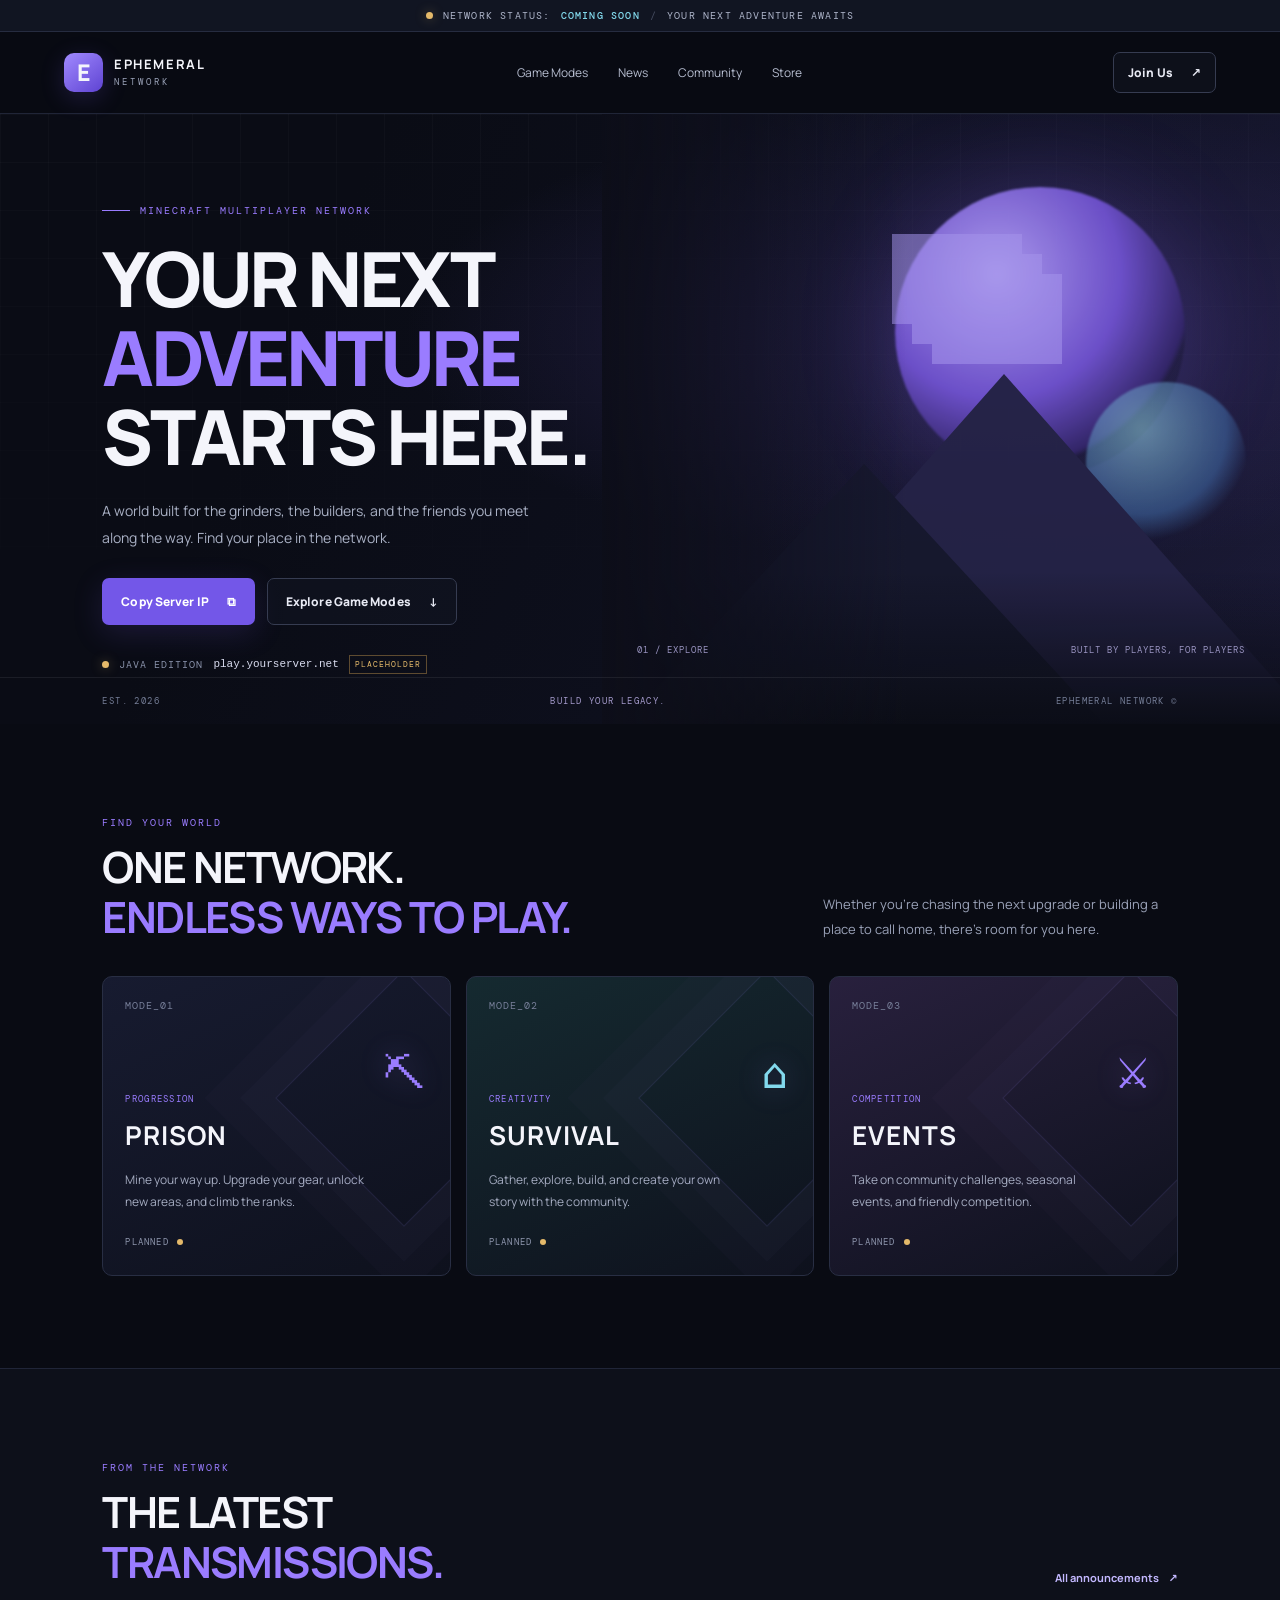
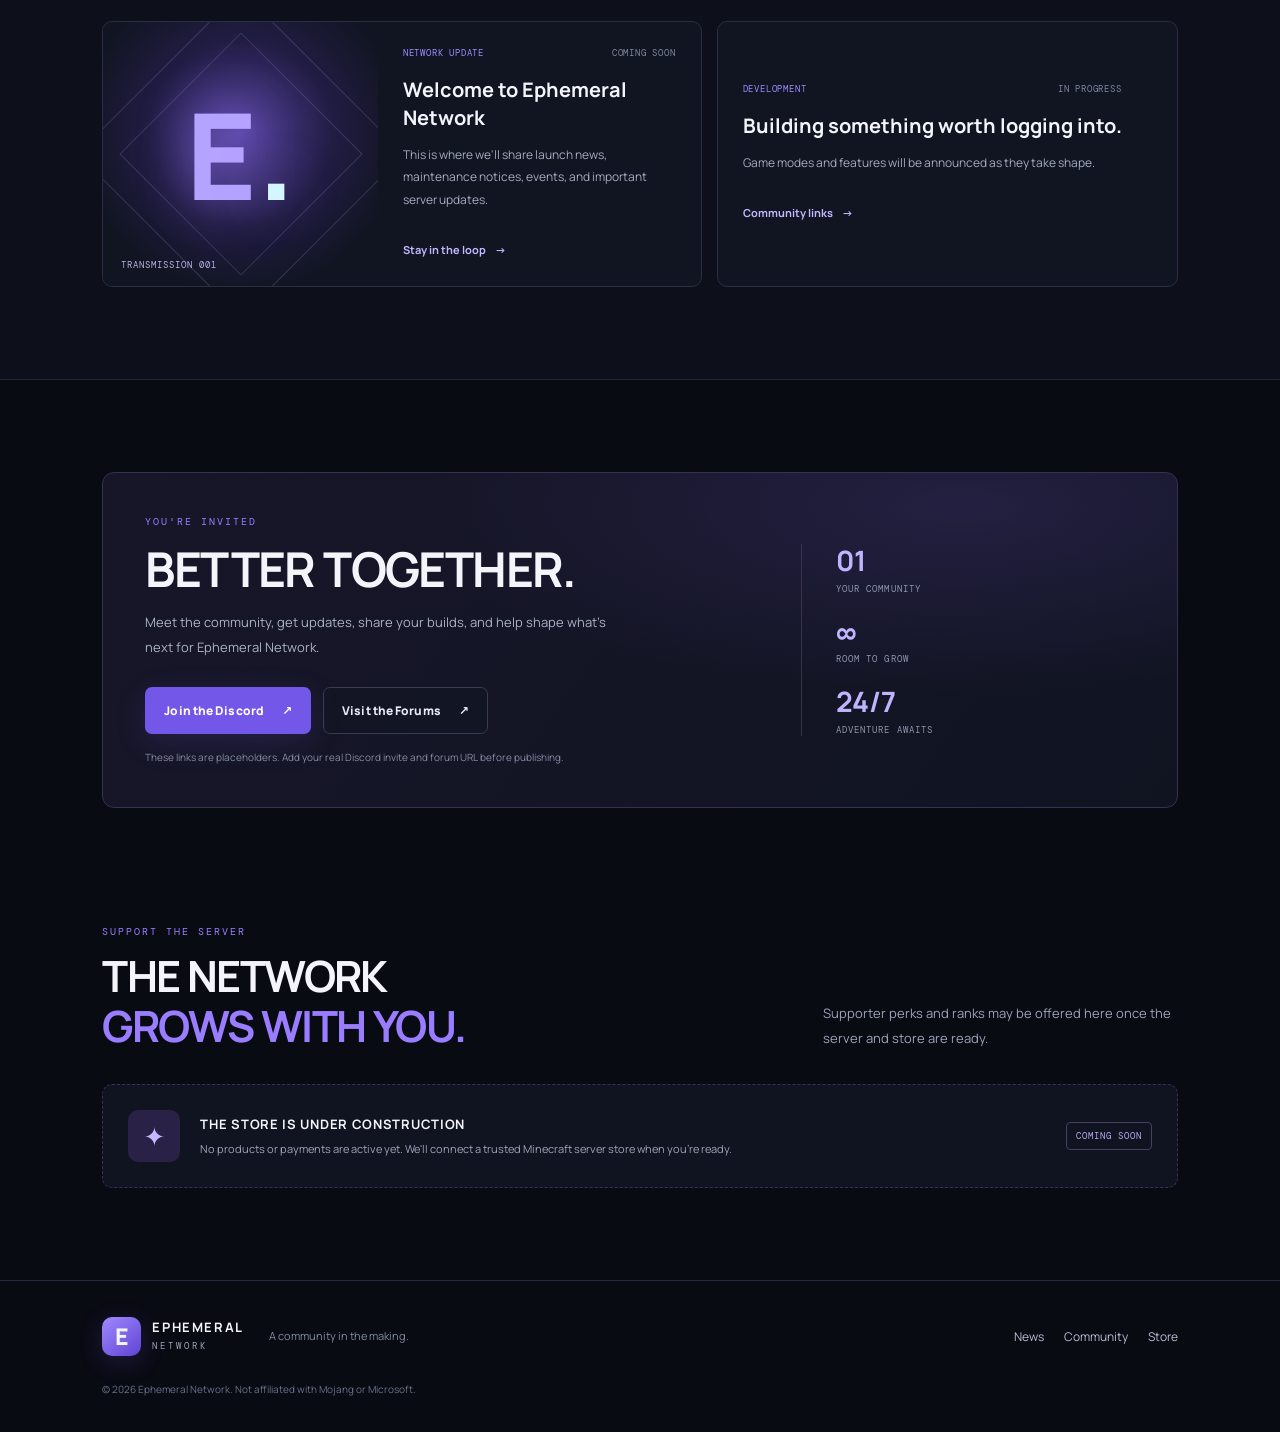
==== index.html @ 7418f851 "Add files via upload" ====
<!doctype html>
<html lang="en">
<head>
  <meta charset="utf-8">
  <meta name="viewport" content="width=device-width, initial-scale=1">
  <meta name="theme-color" content="#090b13">
  <meta name="description" content="Ephemeral Network — your next Minecraft adventure starts here.">
  <title>Ephemeral Network | Minecraft</title>
  <link rel="stylesheet" href="styles.css">
</head>
<body>
  <div class="announcement-bar"><span class="pulse"></span> NETWORK STATUS: <strong>COMING SOON</strong><span class="bar-divider">/</span> YOUR NEXT ADVENTURE AWAITS</div>
  <header class="site-header">
    <a class="brand" href="#home" aria-label="Ephemeral Network home">
      <span class="brand-mark">E</span>
      <span class="brand-copy"><strong>EPHEMERAL</strong><small>NETWORK</small></span>
    </a>
    <button class="menu-toggle" id="menuToggle" aria-label="Toggle navigation" aria-expanded="false">☰</button>
    <nav id="mainNav">
      <a href="#modes">Game Modes</a><a href="#news">News</a><a href="#community">Community</a><a href="#store">Store</a>
    </nav>
    <a class="button button-small button-outline" href="#community">Join Us <span>↗</span></a>
  </header>

  <main>
    <section class="hero" id="home">
      <div class="hero-grid"></div>
      <div class="hero-content">
        <div class="eyebrow"><span class="eyebrow-line"></span> MINECRAFT MULTIPLAYER NETWORK</div>
        <h1>YOUR NEXT<br> <span>ADVENTURE</span><br>STARTS HERE.</h1>
        <p class="hero-description">A world built for the grinders, the builders, and the friends you meet along the way. Find your place in the network.</p>
        <div class="hero-actions">
          <button class="button button-primary" id="copyIp">Copy Server IP <span>⧉</span></button>
          <a class="button button-ghost" href="#modes">Explore Game Modes <span>↓</span></a>
        </div>
        <div class="server-address"><span class="status-dot"></span><span class="muted">JAVA EDITION</span><code id="serverIp">play.yourserver.net</code><span class="placeholder-label">PLACEHOLDER</span></div>
      </div>
      <div class="hero-art" role="img" aria-label="Abstract purple and blue pixel-inspired landscape">
        <div class="orb orb-one"></div><div class="orb orb-two"></div>
        <div class="pixel-moon"></div>
        <div class="mountain mountain-back"></div><div class="mountain mountain-front"></div>
        <div class="art-label"><span>01 / EXPLORE</span><span>BUILT BY PLAYERS, FOR PLAYERS</span></div>
      </div>
      <div class="hero-bottom"><span>EST. 2026</span><span class="hero-bottom-center">BUILD YOUR LEGACY.</span><span>EPHEMERAL NETWORK ©</span></div>
    </section>

    <section class="section modes-section" id="modes">
      <div class="section-heading"><div><div class="eyebrow">FIND YOUR WORLD</div><h2>ONE NETWORK.<br><span>ENDLESS WAYS TO PLAY.</span></h2></div><p>Whether you're chasing the next upgrade or building a place to call home, there's room for you here.</p></div>
      <div class="mode-grid">
        <article class="mode-card mode-prison"><div class="mode-number">MODE_01</div><div class="mode-icon">⛏</div><div class="mode-content"><span class="tag">PROGRESSION</span><h3>PRISON</h3><p>Mine your way up. Upgrade your gear, unlock new areas, and climb the ranks.</p><span class="mode-status">PLANNED <i></i></span></div></article>
        <article class="mode-card mode-survival"><div class="mode-number">MODE_02</div><div class="mode-icon">⌂</div><div class="mode-content"><span class="tag">CREATIVITY</span><h3>SURVIVAL</h3><p>Gather, explore, build, and create your own story with the community.</p><span class="mode-status">PLANNED <i></i></span></div></article>
        <article class="mode-card mode-events"><div class="mode-number">MODE_03</div><div class="mode-icon">⚔</div><div class="mode-content"><span class="tag">COMPETITION</span><h3>EVENTS</h3><p>Take on community challenges, seasonal events, and friendly competition.</p><span class="mode-status">PLANNED <i></i></span></div></article>
      </div>
    </section>

    <section class="news-section section" id="news">
      <div class="section-heading"><div><div class="eyebrow">FROM THE NETWORK</div><h2>THE LATEST<br><span>TRANSMISSIONS.</span></h2></div><a class="text-link" href="#community">All announcements <span>↗</span></a></div>
      <div class="news-grid">
        <article class="news-card featured-news"><div class="news-art"><span class="news-art-symbol">E<span>.</span></span><span class="news-art-caption">TRANSMISSION 001</span></div><div class="news-body"><div class="news-meta"><span>NETWORK UPDATE</span><span>COMING SOON</span></div><h3>Welcome to Ephemeral Network</h3><p>This is where we'll share launch news, maintenance notices, events, and important server updates.</p><a href="#community" class="text-link">Stay in the loop <span>→</span></a></div></article>
        <article class="news-card compact-news"><div class="news-body"><div class="news-meta"><span>DEVELOPMENT</span><span>IN PROGRESS</span></div><h3>Building something worth logging into.</h3><p>Game modes and features will be announced as they take shape.</p><a href="#community" class="text-link">Community links <span>→</span></a></div></article>
      </div>
    </section>

    <section class="community-section section" id="community">
      <div class="community-panel"><div class="community-copy"><div class="eyebrow">YOU'RE INVITED</div><h2>BETTER TOGETHER.</h2><p>Meet the community, get updates, share your builds, and help shape what's next for Ephemeral Network.</p><div class="hero-actions"><a class="button button-primary" href="#" data-placeholder-link="Discord invite">Join the Discord <span>↗</span></a><a class="button button-ghost" href="#" data-placeholder-link="Community forum">Visit the Forums <span>↗</span></a></div><small class="setup-note">These links are placeholders. Add your real Discord invite and forum URL before publishing.</small></div><div class="community-stats"><div><strong>01</strong><span>YOUR COMMUNITY</span></div><div><strong>∞</strong><span>ROOM TO GROW</span></div><div><strong>24/7</strong><span>ADVENTURE AWAITS</span></div></div></div>
    </section>

    <section class="store-section section" id="store">
      <div class="section-heading"><div><div class="eyebrow">SUPPORT THE SERVER</div><h2>THE NETWORK<br><span>GROWS WITH YOU.</span></h2></div><p>Supporter perks and ranks may be offered here once the server and store are ready.</p></div>
      <div class="store-placeholder"><div class="store-symbol">✦</div><div><h3>THE STORE IS UNDER CONSTRUCTION</h3><p>No products or payments are active yet. We'll connect a trusted Minecraft server store when you're ready.</p></div><span class="coming-pill">COMING SOON</span></div>
    </section>
  </main>

  <footer class="footer"><a class="brand" href="#home"><span class="brand-mark">E</span><span class="brand-copy"><strong>EPHEMERAL</strong><small>NETWORK</small></span></a><p>A community in the making.</p><div class="footer-links"><a href="#news">News</a><a href="#community">Community</a><a href="#store">Store</a></div><small>© 2026 Ephemeral Network. Not affiliated with Mojang or Microsoft.</small></footer>
  <div class="toast" id="toast" role="status" aria-live="polite"></div>
  <script src="script.js"></script>
</body>
</html>
---- styles.css ----
@import url('https://fonts.googleapis.com/css2?family=DM+Mono:wght@400;500&family=Manrope:wght@400;500;600;700;800&display=swap');
:root{--bg:#090b13;--panel:#101421;--panel2:#151a2a;--text:#f4f5fb;--muted:#9ba3b9;--line:#262c40;--purple:#9a7cff;--purple2:#7357e8;--cyan:#82d9ec;--mono:'DM Mono',monospace;--sans:'Manrope',system-ui,sans-serif}
*{box-sizing:border-box}html{scroll-behavior:smooth;scroll-padding-top:90px}body{margin:0;background:var(--bg);color:var(--text);font-family:var(--sans);line-height:1.6}a{color:inherit;text-decoration:none}button{font:inherit;cursor:pointer}.announcement-bar{height:32px;display:flex;align-items:center;justify-content:center;gap:10px;background:#111522;border-bottom:1px solid var(--line);font:10px var(--mono);letter-spacing:1.2px;color:#aeb5ca}.announcement-bar strong{color:var(--cyan);font-weight:500}.pulse,.status-dot{display:inline-block;width:7px;height:7px;border-radius:50%;background:#e4b96a;box-shadow:0 0 12px #e4b96a66}.bar-divider{color:#454c60}.site-header{height:82px;padding:0 max(5vw,24px);display:flex;align-items:center;justify-content:space-between;border-bottom:1px solid #202537;background:#090b13ed;position:sticky;top:0;z-index:20;backdrop-filter:blur(14px)}.brand{display:flex;align-items:center;gap:11px}.brand-mark{display:grid;place-items:center;width:39px;height:39px;border-radius:10px;background:linear-gradient(140deg,#a18aff,#5e43d2);font-weight:800;font-size:23px;box-shadow:0 6px 24px #795ce933}.brand-copy{display:flex;flex-direction:column;line-height:1.2;letter-spacing:1.6px}.brand-copy strong{font-size:13px}.brand-copy small{font:9px var(--mono);color:var(--muted);letter-spacing:3px;margin-top:4px}.site-header nav{display:flex;gap:30px}.site-header nav a,.footer-links a{font-size:12px;color:#b6bdd0;transition:color .2s}.site-header nav a:hover,.footer-links a:hover{color:var(--purple)}.button{display:inline-flex;align-items:center;justify-content:center;gap:18px;padding:13px 18px;border-radius:7px;font-size:12px;font-weight:800;letter-spacing:.1px;border:1px solid transparent;transition:transform .2s,border-color .2s,background .2s}.button:hover{transform:translateY(-2px)}.button-small{padding:10px 14px}.button-primary{background:var(--purple2);color:white;box-shadow:0 8px 30px #7659e82b}.button-primary:hover{background:#8468f5}.button-outline,.button-ghost{border-color:#363c51;color:#e8eaf4;background:#11152288}.button-outline:hover,.button-ghost:hover{border-color:var(--purple)}.menu-toggle{display:none;background:none;color:white;border:1px solid var(--line);padding:8px 11px;border-radius:6px}.hero{min-height:610px;position:relative;overflow:hidden;padding:90px max(8vw,28px) 0;background:radial-gradient(ellipse at 78% 36%,#27214d 0,transparent 42%),linear-gradient(115deg,#0a0c15 25%,#111326 100%)}.hero-grid{position:absolute;inset:0;background-image:linear-gradient(#ffffff06 1px,transparent 1px),linear-gradient(90deg,#ffffff06 1px,transparent 1px);background-size:48px 48px;mask-image:linear-gradient(to bottom,black,transparent 95%)}.hero-content{position:relative;z-index:3;max-width:590px}.eyebrow{font:10px var(--mono);letter-spacing:2px;color:var(--purple);display:flex;align-items:center;gap:10px}.eyebrow-line{width:28px;height:1px;background:var(--purple)}h1{font-size:clamp(42px,6vw,76px);line-height:1.04;letter-spacing:-3.8px;margin:22px 0;font-weight:800}h1 span,h2 span{color:var(--purple)}.hero-description{max-width:430px;color:#a9b0c4;font-size:14px;line-height:1.9}.hero-actions{display:flex;gap:12px;flex-wrap:wrap;margin-top:27px}.server-address{margin-top:30px;display:flex;align-items:center;gap:10px;flex-wrap:wrap;font-size:10px;font-family:var(--mono)}.server-address .status-dot{background:#e4b96a}.muted{color:#8992aa;letter-spacing:1px}.server-address code{color:#d9dcef;font-size:11px}.placeholder-label{border:1px solid #5e4b30;color:#e4b96a;padding:2px 5px;font-size:8px;letter-spacing:1px}.hero-art{position:absolute;right:0;top:0;width:53%;height:100%;overflow:hidden;opacity:.9;background:linear-gradient(135deg,#14162b66,#6550b522)}.hero-art:after{content:"";position:absolute;inset:0;background:linear-gradient(90deg,#0d0e19 0%,transparent 45%),linear-gradient(0deg,#0b0d16 0%,transparent 25%)}.orb{position:absolute;border-radius:50%;filter:blur(1px)}.orb-one{width:290px;height:290px;right:14%;top:12%;background:radial-gradient(circle at 35% 30%,#b9a6ff,#7455d7 45%,#35276d 70%,transparent 72%);box-shadow:0 0 100px #8a68fa3b}.orb-two{width:160px;height:160px;right:5%;top:44%;background:radial-gradient(circle at 35% 30%,#9ce5f3,#4778b8 55%,transparent 72%);opacity:.55}.pixel-moon{position:absolute;width:90px;height:90px;right:38%;top:23%;background:#b4a2ff;opacity:.55;box-shadow:20px 0 #b4a2ff,-20px 0 #b4a2ff,0 20px #b4a2ff,0 -20px #b4a2ff,40px 20px #b4a2ff,-40px -20px #b4a2ff}.mountain{position:absolute;bottom:0;width:0;height:0;border-left:310px solid transparent;border-right:310px solid transparent;border-bottom:350px solid #242247}.mountain-back{right:-5%;border-bottom-color:#262449}.mountain-front{right:26%;border-left-width:240px;border-right-width:240px;border-bottom-width:260px;border-bottom-color:#17192f}.art-label{position:absolute;bottom:68px;right:35px;left:35px;display:flex;justify-content:space-between;z-index:2;font:9px var(--mono);letter-spacing:1px;color:#a9a3d3}.hero-bottom{position:absolute;bottom:0;left:0;right:0;padding:17px max(8vw,28px);border-top:1px solid #ffffff12;display:flex;justify-content:space-between;color:#747d96;font:9px var(--mono);letter-spacing:1.4px;z-index:4}.hero-bottom-center{color:#a49acb}.section{padding:92px max(8vw,28px)}.section-heading{display:flex;align-items:end;justify-content:space-between;gap:35px;margin-bottom:34px}.section-heading h2,.community-copy h2{font-size:clamp(28px,3.5vw,43px);line-height:1.16;letter-spacing:-1.6px;margin:13px 0 0}.section-heading>p{max-width:355px;color:var(--muted);font-size:13px;line-height:1.9;margin:0}.mode-grid{display:grid;grid-template-columns:repeat(3,1fr);gap:15px}.mode-card{min-height:300px;border:1px solid #282e43;border-radius:10px;overflow:hidden;position:relative;background:linear-gradient(155deg,#171b30,#0e111d);padding:22px;display:flex;flex-direction:column;justify-content:space-between}.mode-card:before{content:"";position:absolute;right:-45px;top:30px;width:180px;height:180px;border:1px solid #a28cff20;transform:rotate(45deg);box-shadow:0 0 0 25px #a28cff05,0 0 0 50px #a28cff04}.mode-survival{background:linear-gradient(155deg,#152a30,#0e111d)}.mode-events{background:linear-gradient(155deg,#28203d,#0e111d)}.mode-number{font:10px var(--mono);color:#777f99;letter-spacing:1px}.mode-icon{font-size:42px;color:var(--purple);position:absolute;right:25px;top:62px;text-shadow:0 0 30px #9a7cff55}.mode-survival .mode-icon{color:var(--cyan)}.tag{font:9px var(--mono);letter-spacing:1.3px;color:var(--purple)}.mode-content h3{font-size:26px;letter-spacing:1px;margin:6px 0}.mode-content p{font-size:12px;color:#a4abc0;max-width:260px;line-height:1.8}.mode-status{display:inline-flex;align-items:center;gap:8px;color:#8f97ae;font:9px var(--mono);letter-spacing:1.2px;margin-top:12px}.mode-status i{width:6px;height:6px;background:#e4b96a;border-radius:50%}.news-section{background:#0d101a;border-top:1px solid #202538;border-bottom:1px solid #202538}.text-link{font-size:11px;color:#c3b8ff;font-weight:700}.text-link span{margin-left:7px}.news-grid{display:grid;grid-template-columns:1.3fr 1fr;gap:15px}.news-card{border:1px solid #282e43;border-radius:10px;overflow:hidden;background:#111522}.featured-news{display:grid;grid-template-columns:.85fr 1fr}.news-art{min-height:260px;position:relative;display:grid;place-items:center;overflow:hidden;background:radial-gradient(circle at 50% 42%,#5744a1,#211c43 45%,#111522 78%)}.news-art:before,.news-art:after{content:"";position:absolute;width:230px;height:230px;border:1px solid #b8a8ff35;transform:rotate(45deg)}.news-art:after{width:170px;height:170px}.news-art-symbol{font-size:120px;font-weight:800;color:#b4a4ff;text-shadow:0 0 50px #9b7cff88;z-index:1}.news-art-symbol span{color:#d4f6ff}.news-art-caption{position:absolute;bottom:15px;left:18px;font:9px var(--mono);letter-spacing:1px;color:#b9b2df}.news-body{padding:25px}.news-meta{display:flex;justify-content:space-between;gap:10px;color:#9d8aff;font:9px var(--mono);letter-spacing:.8px}.news-meta span+span{color:#7f879e}.news-body h3{font-size:20px;line-height:1.4;margin:17px 0 10px}.news-body p{font-size:12px;color:#a4abc0;line-height:1.9;margin-bottom:24px}.compact-news{display:flex;align-items:center}.compact-news .news-body{max-width:440px}.community-panel{border:1px solid #373052;border-radius:12px;background:radial-gradient(ellipse at 80% 10%,#45357c55,transparent 45%),linear-gradient(125deg,#171629,#101421);padding:42px;display:grid;grid-template-columns:1.3fr .7fr;gap:35px;align-items:center}.community-copy h2{font-size:clamp(30px,4vw,48px)}.community-copy>p{max-width:490px;color:#aab1c5;font-size:13px;line-height:1.9}.setup-note{display:block;color:#858da3;font-size:10px;margin-top:15px}.community-stats{border-left:1px solid #39324f;padding-left:34px;display:grid;gap:20px}.community-stats div{display:flex;flex-direction:column}.community-stats strong{font-size:28px;line-height:1.2;color:#c1b4ff}.community-stats span{font:9px var(--mono);letter-spacing:1.1px;color:#8e96ac;margin-top:5px}.store-section{padding-top:25px}.store-placeholder{border:1px dashed #39334f;border-radius:10px;background:#101320;padding:25px;display:flex;align-items:center;gap:20px}.store-symbol{width:52px;height:52px;flex-shrink:0;display:grid;place-items:center;background:#292146;color:#c6b9ff;border-radius:10px;font-size:26px}.store-placeholder h3{font-size:13px;letter-spacing:.7px;margin:0 0 5px}.store-placeholder p{font-size:11px;color:#9ca4ba;margin:0;line-height:1.7}.coming-pill{margin-left:auto;white-space:nowrap;font:9px var(--mono);letter-spacing:1px;border:1px solid #48405f;color:#b8a9f1;padding:7px 9px;border-radius:4px}.footer{padding:35px max(8vw,28px);border-top:1px solid #242a3d;display:flex;align-items:center;gap:25px;flex-wrap:wrap}.footer>p{color:#828ba2;font-size:11px;margin-right:auto}.footer-links{display:flex;gap:20px}.footer>small{width:100%;color:#69728a;font-size:10px}.toast{position:fixed;bottom:24px;left:50%;transform:translate(-50%,20px);padding:12px 18px;background:#242039;border:1px solid #5b4c8c;border-radius:8px;color:#f5f1ff;font-size:12px;opacity:0;pointer-events:none;transition:.25s;z-index:50}.toast.show{opacity:1;transform:translate(-50%,0)}
@media(max-width:850px){.site-header nav{gap:14px}.hero-art{width:58%;opacity:.55}.hero-content{max-width:540px}.mode-grid{grid-template-columns:1fr 1fr}.mode-card:last-child{grid-column:span 2;min-height:240px}.section{padding-top:70px;padding-bottom:70px}.community-panel{padding:30px;grid-template-columns:1fr}.community-stats{border-left:0;border-top:1px solid #39324f;padding:22px 0 0;grid-template-columns:repeat(3,1fr)}}@media(max-width:620px){.announcement-bar{font-size:8px;letter-spacing:.6px;gap:6px}.site-header{height:70px;padding:0 18px}.site-header>.button{display:none}.menu-toggle{display:block;margin-left:auto}.site-header nav{display:none;position:absolute;top:69px;left:0;right:0;background:#0e111d;border-bottom:1px solid var(--line);padding:18px;flex-direction:column;gap:18px}.site-header nav.open{display:flex}.hero{padding:72px 22px 80px;min-height:620px}.hero-art{width:100%;opacity:.25}.hero-content{max-width:100%}h1{font-size:48px;letter-spacing:-2.5px}.hero-description{font-size:13px}.hero-bottom{padding:14px 22px;font-size:8px}.hero-bottom-center{display:none}.section{padding:62px 20px}.section-heading{align-items:flex-start;flex-direction:column;gap:18px}.section-heading>p{max-width:100%}.mode-grid,.news-grid{grid-template-columns:1fr}.mode-card:last-child{grid-column:auto}.featured-news{grid-template-columns:1fr}.news-art{min-height:190px}.community-panel{padding:25px 20px}.community-stats{gap:10px}.community-stats strong{font-size:23px}.community-stats span{font-size:8px;letter-spacing:.3px}.store-placeholder{align-items:flex-start;flex-wrap:wrap;padding:18px}.store-placeholder>div:nth-child(2){flex:1;min-width:160px}.coming-pill{margin-left:72px}.footer{padding:30px 20px;gap:15px}.footer>p{width:100%;margin:0}.footer-links{margin:0 0 4px}.footer>small{line-height:1.6}}
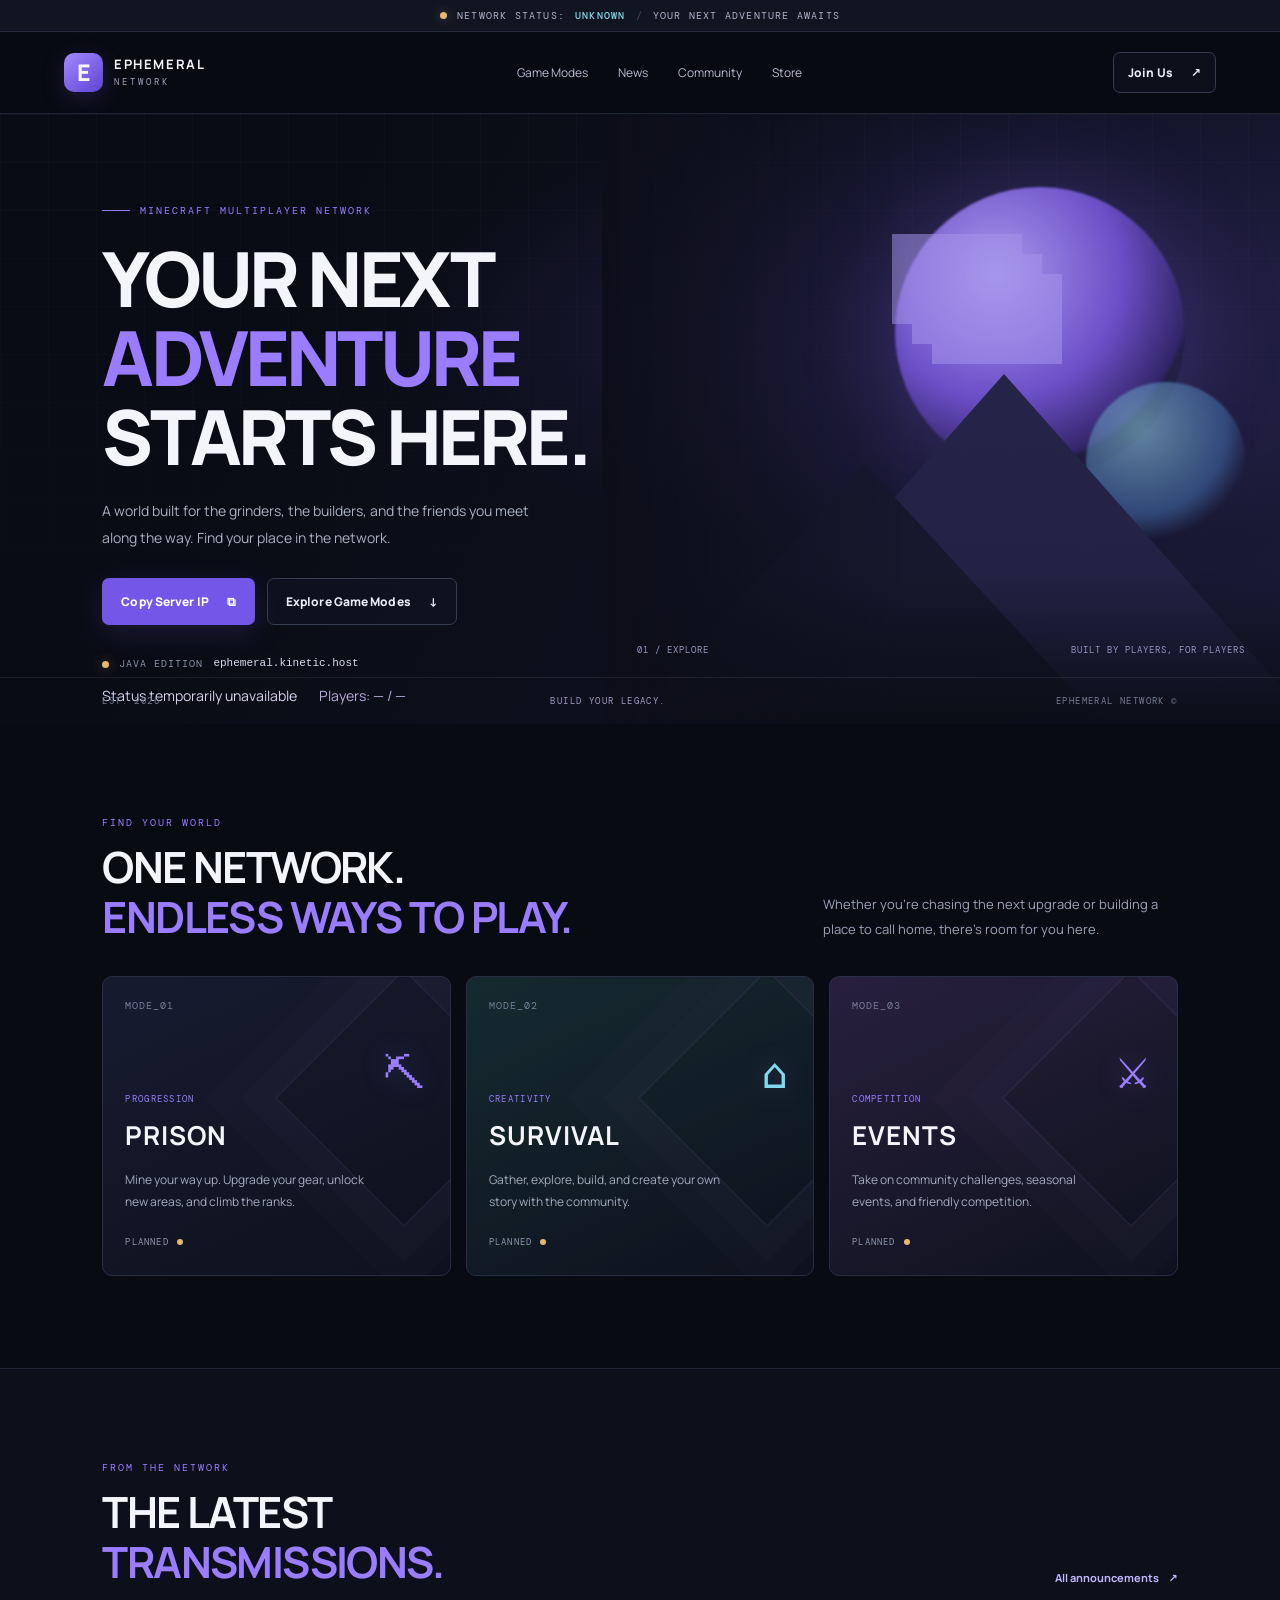
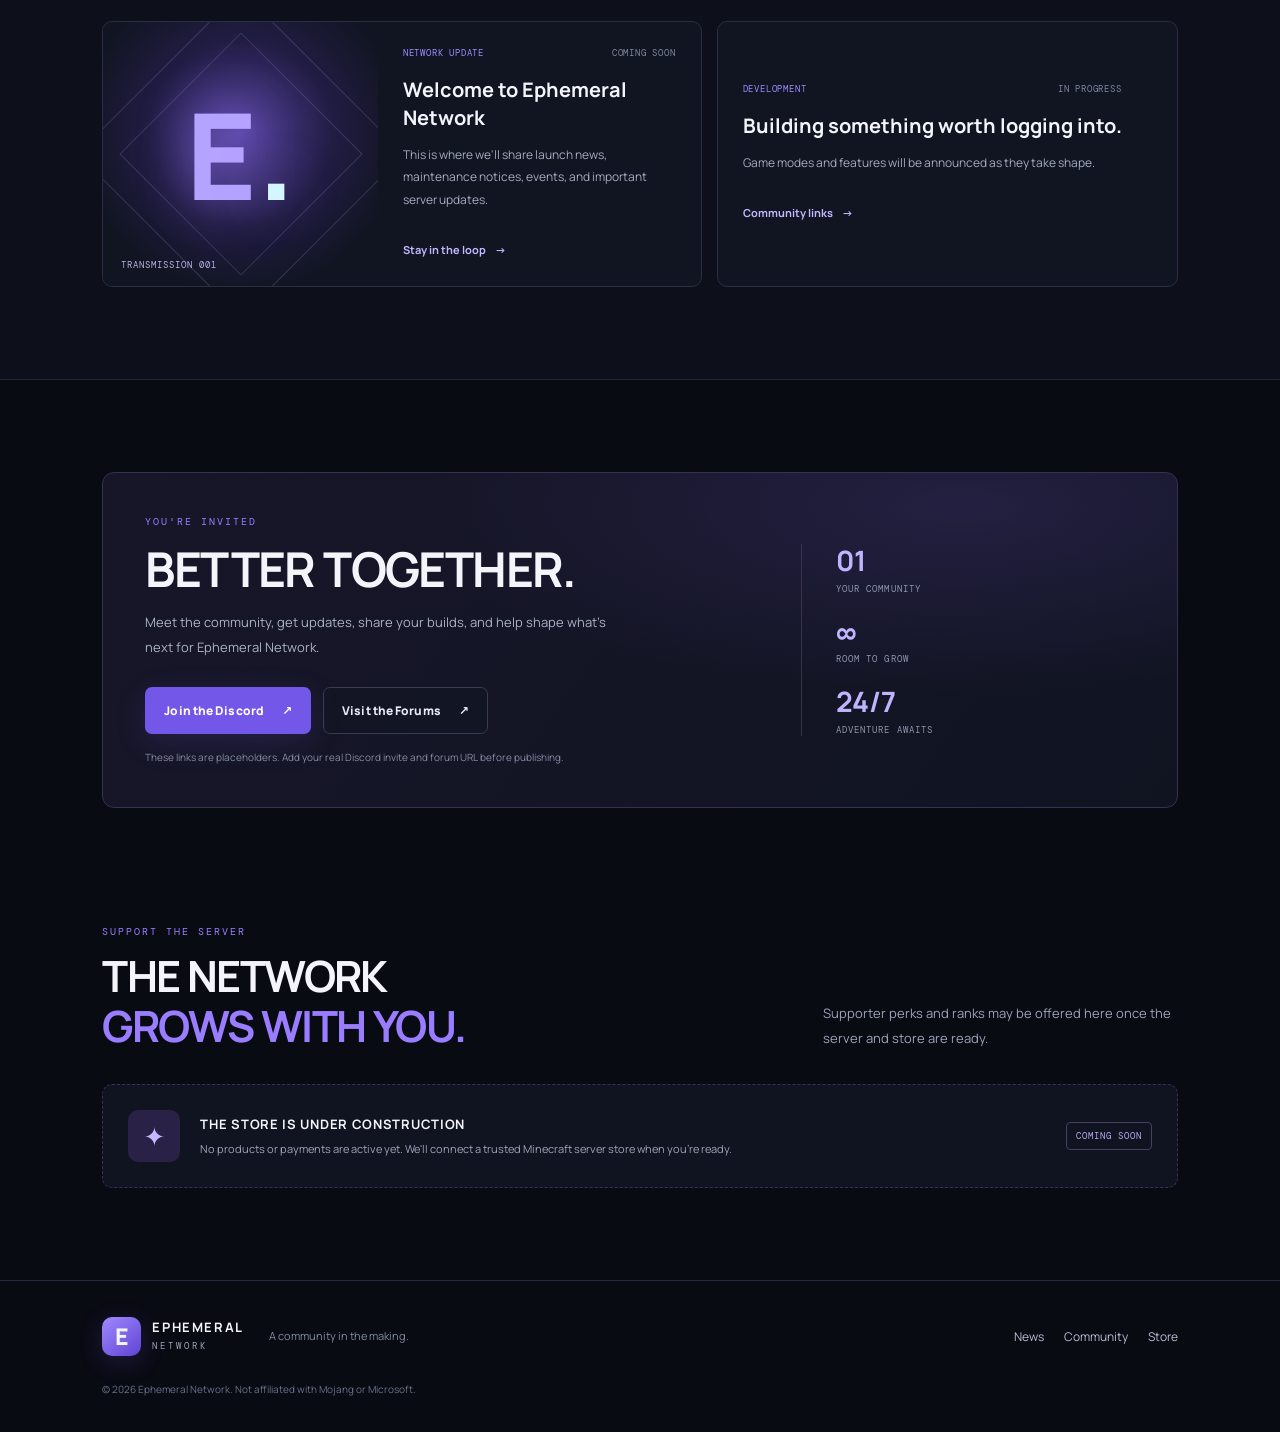
==== commit 8a6fa163: "Add files via upload" ====
--- a/index.html
+++ b/index.html
@@ -9,7 +9,7 @@
   <link rel="stylesheet" href="styles.css">
 </head>
 <body>
-  <div class="announcement-bar"><span class="pulse"></span> NETWORK STATUS: <strong>COMING SOON</strong><span class="bar-divider">/</span> YOUR NEXT ADVENTURE AWAITS</div>
+  <div class="announcement-bar"><span class="pulse"></span> NETWORK STATUS: <strong id="networkStatus">CHECKING...</strong><span class="bar-divider">/</span> YOUR NEXT ADVENTURE AWAITS</div>
   <header class="site-header">
     <a class="brand" href="#home" aria-label="Ephemeral Network home">
       <span class="brand-mark">E</span>
@@ -33,7 +33,8 @@
           <button class="button button-primary" id="copyIp">Copy Server IP <span>⧉</span></button>
           <a class="button button-ghost" href="#modes">Explore Game Modes <span>↓</span></a>
         </div>
-        <div class="server-address"><span class="status-dot"></span><span class="muted">JAVA EDITION</span><code id="serverIp">play.yourserver.net</code><span class="placeholder-label">PLACEHOLDER</span></div>
+        <div class="server-address"><span class="status-dot"></span><span class="muted">JAVA EDITION</span><code id="serverIp">ephemeral.kinetic.host</code></div>
+        <div class="live-server-status" aria-live="polite"><span id="serverStatusText">Checking server status...</span><span id="serverPlayerCount">Players: — / —</span></div>
       </div>
       <div class="hero-art" role="img" aria-label="Abstract purple and blue pixel-inspired landscape">
         <div class="orb orb-one"></div><div class="orb orb-two"></div>
--- a/styles.css
+++ b/styles.css
@@ -2,3 +2,7 @@
 :root{--bg:#090b13;--panel:#101421;--panel2:#151a2a;--text:#f4f5fb;--muted:#9ba3b9;--line:#262c40;--purple:#9a7cff;--purple2:#7357e8;--cyan:#82d9ec;--mono:'DM Mono',monospace;--sans:'Manrope',system-ui,sans-serif}
 *{box-sizing:border-box}html{scroll-behavior:smooth;scroll-padding-top:90px}body{margin:0;background:var(--bg);color:var(--text);font-family:var(--sans);line-height:1.6}a{color:inherit;text-decoration:none}button{font:inherit;cursor:pointer}.announcement-bar{height:32px;display:flex;align-items:center;justify-content:center;gap:10px;background:#111522;border-bottom:1px solid var(--line);font:10px var(--mono);letter-spacing:1.2px;color:#aeb5ca}.announcement-bar strong{color:var(--cyan);font-weight:500}.pulse,.status-dot{display:inline-block;width:7px;height:7px;border-radius:50%;background:#e4b96a;box-shadow:0 0 12px #e4b96a66}.bar-divider{color:#454c60}.site-header{height:82px;padding:0 max(5vw,24px);display:flex;align-items:center;justify-content:space-between;border-bottom:1px solid #202537;background:#090b13ed;position:sticky;top:0;z-index:20;backdrop-filter:blur(14px)}.brand{display:flex;align-items:center;gap:11px}.brand-mark{display:grid;place-items:center;width:39px;height:39px;border-radius:10px;background:linear-gradient(140deg,#a18aff,#5e43d2);font-weight:800;font-size:23px;box-shadow:0 6px 24px #795ce933}.brand-copy{display:flex;flex-direction:column;line-height:1.2;letter-spacing:1.6px}.brand-copy strong{font-size:13px}.brand-copy small{font:9px var(--mono);color:var(--muted);letter-spacing:3px;margin-top:4px}.site-header nav{display:flex;gap:30px}.site-header nav a,.footer-links a{font-size:12px;color:#b6bdd0;transition:color .2s}.site-header nav a:hover,.footer-links a:hover{color:var(--purple)}.button{display:inline-flex;align-items:center;justify-content:center;gap:18px;padding:13px 18px;border-radius:7px;font-size:12px;font-weight:800;letter-spacing:.1px;border:1px solid transparent;transition:transform .2s,border-color .2s,background .2s}.button:hover{transform:translateY(-2px)}.button-small{padding:10px 14px}.button-primary{background:var(--purple2);color:white;box-shadow:0 8px 30px #7659e82b}.button-primary:hover{background:#8468f5}.button-outline,.button-ghost{border-color:#363c51;color:#e8eaf4;background:#11152288}.button-outline:hover,.button-ghost:hover{border-color:var(--purple)}.menu-toggle{display:none;background:none;color:white;border:1px solid var(--line);padding:8px 11px;border-radius:6px}.hero{min-height:610px;position:relative;overflow:hidden;padding:90px max(8vw,28px) 0;background:radial-gradient(ellipse at 78% 36%,#27214d 0,transparent 42%),linear-gradient(115deg,#0a0c15 25%,#111326 100%)}.hero-grid{position:absolute;inset:0;background-image:linear-gradient(#ffffff06 1px,transparent 1px),linear-gradient(90deg,#ffffff06 1px,transparent 1px);background-size:48px 48px;mask-image:linear-gradient(to bottom,black,transparent 95%)}.hero-content{position:relative;z-index:3;max-width:590px}.eyebrow{font:10px var(--mono);letter-spacing:2px;color:var(--purple);display:flex;align-items:center;gap:10px}.eyebrow-line{width:28px;height:1px;background:var(--purple)}h1{font-size:clamp(42px,6vw,76px);line-height:1.04;letter-spacing:-3.8px;margin:22px 0;font-weight:800}h1 span,h2 span{color:var(--purple)}.hero-description{max-width:430px;color:#a9b0c4;font-size:14px;line-height:1.9}.hero-actions{display:flex;gap:12px;flex-wrap:wrap;margin-top:27px}.server-address{margin-top:30px;display:flex;align-items:center;gap:10px;flex-wrap:wrap;font-size:10px;font-family:var(--mono)}.server-address .status-dot{background:#e4b96a}.muted{color:#8992aa;letter-spacing:1px}.server-address code{color:#d9dcef;font-size:11px}.placeholder-label{border:1px solid #5e4b30;color:#e4b96a;padding:2px 5px;font-size:8px;letter-spacing:1px}.hero-art{position:absolute;right:0;top:0;width:53%;height:100%;overflow:hidden;opacity:.9;background:linear-gradient(135deg,#14162b66,#6550b522)}.hero-art:after{content:"";position:absolute;inset:0;background:linear-gradient(90deg,#0d0e19 0%,transparent 45%),linear-gradient(0deg,#0b0d16 0%,transparent 25%)}.orb{position:absolute;border-radius:50%;filter:blur(1px)}.orb-one{width:290px;height:290px;right:14%;top:12%;background:radial-gradient(circle at 35% 30%,#b9a6ff,#7455d7 45%,#35276d 70%,transparent 72%);box-shadow:0 0 100px #8a68fa3b}.orb-two{width:160px;height:160px;right:5%;top:44%;background:radial-gradient(circle at 35% 30%,#9ce5f3,#4778b8 55%,transparent 72%);opacity:.55}.pixel-moon{position:absolute;width:90px;height:90px;right:38%;top:23%;background:#b4a2ff;opacity:.55;box-shadow:20px 0 #b4a2ff,-20px 0 #b4a2ff,0 20px #b4a2ff,0 -20px #b4a2ff,40px 20px #b4a2ff,-40px -20px #b4a2ff}.mountain{position:absolute;bottom:0;width:0;height:0;border-left:310px solid transparent;border-right:310px solid transparent;border-bottom:350px solid #242247}.mountain-back{right:-5%;border-bottom-color:#262449}.mountain-front{right:26%;border-left-width:240px;border-right-width:240px;border-bottom-width:260px;border-bottom-color:#17192f}.art-label{position:absolute;bottom:68px;right:35px;left:35px;display:flex;justify-content:space-between;z-index:2;font:9px var(--mono);letter-spacing:1px;color:#a9a3d3}.hero-bottom{position:absolute;bottom:0;left:0;right:0;padding:17px max(8vw,28px);border-top:1px solid #ffffff12;display:flex;justify-content:space-between;color:#747d96;font:9px var(--mono);letter-spacing:1.4px;z-index:4}.hero-bottom-center{color:#a49acb}.section{padding:92px max(8vw,28px)}.section-heading{display:flex;align-items:end;justify-content:space-between;gap:35px;margin-bottom:34px}.section-heading h2,.community-copy h2{font-size:clamp(28px,3.5vw,43px);line-height:1.16;letter-spacing:-1.6px;margin:13px 0 0}.section-heading>p{max-width:355px;color:var(--muted);font-size:13px;line-height:1.9;margin:0}.mode-grid{display:grid;grid-template-columns:repeat(3,1fr);gap:15px}.mode-card{min-height:300px;border:1px solid #282e43;border-radius:10px;overflow:hidden;position:relative;background:linear-gradient(155deg,#171b30,#0e111d);padding:22px;display:flex;flex-direction:column;justify-content:space-between}.mode-card:before{content:"";position:absolute;right:-45px;top:30px;width:180px;height:180px;border:1px solid #a28cff20;transform:rotate(45deg);box-shadow:0 0 0 25px #a28cff05,0 0 0 50px #a28cff04}.mode-survival{background:linear-gradient(155deg,#152a30,#0e111d)}.mode-events{background:linear-gradient(155deg,#28203d,#0e111d)}.mode-number{font:10px var(--mono);color:#777f99;letter-spacing:1px}.mode-icon{font-size:42px;color:var(--purple);position:absolute;right:25px;top:62px;text-shadow:0 0 30px #9a7cff55}.mode-survival .mode-icon{color:var(--cyan)}.tag{font:9px var(--mono);letter-spacing:1.3px;color:var(--purple)}.mode-content h3{font-size:26px;letter-spacing:1px;margin:6px 0}.mode-content p{font-size:12px;color:#a4abc0;max-width:260px;line-height:1.8}.mode-status{display:inline-flex;align-items:center;gap:8px;color:#8f97ae;font:9px var(--mono);letter-spacing:1.2px;margin-top:12px}.mode-status i{width:6px;height:6px;background:#e4b96a;border-radius:50%}.news-section{background:#0d101a;border-top:1px solid #202538;border-bottom:1px solid #202538}.text-link{font-size:11px;color:#c3b8ff;font-weight:700}.text-link span{margin-left:7px}.news-grid{display:grid;grid-template-columns:1.3fr 1fr;gap:15px}.news-card{border:1px solid #282e43;border-radius:10px;overflow:hidden;background:#111522}.featured-news{display:grid;grid-template-columns:.85fr 1fr}.news-art{min-height:260px;position:relative;display:grid;place-items:center;overflow:hidden;background:radial-gradient(circle at 50% 42%,#5744a1,#211c43 45%,#111522 78%)}.news-art:before,.news-art:after{content:"";position:absolute;width:230px;height:230px;border:1px solid #b8a8ff35;transform:rotate(45deg)}.news-art:after{width:170px;height:170px}.news-art-symbol{font-size:120px;font-weight:800;color:#b4a4ff;text-shadow:0 0 50px #9b7cff88;z-index:1}.news-art-symbol span{color:#d4f6ff}.news-art-caption{position:absolute;bottom:15px;left:18px;font:9px var(--mono);letter-spacing:1px;color:#b9b2df}.news-body{padding:25px}.news-meta{display:flex;justify-content:space-between;gap:10px;color:#9d8aff;font:9px var(--mono);letter-spacing:.8px}.news-meta span+span{color:#7f879e}.news-body h3{font-size:20px;line-height:1.4;margin:17px 0 10px}.news-body p{font-size:12px;color:#a4abc0;line-height:1.9;margin-bottom:24px}.compact-news{display:flex;align-items:center}.compact-news .news-body{max-width:440px}.community-panel{border:1px solid #373052;border-radius:12px;background:radial-gradient(ellipse at 80% 10%,#45357c55,transparent 45%),linear-gradient(125deg,#171629,#101421);padding:42px;display:grid;grid-template-columns:1.3fr .7fr;gap:35px;align-items:center}.community-copy h2{font-size:clamp(30px,4vw,48px)}.community-copy>p{max-width:490px;color:#aab1c5;font-size:13px;line-height:1.9}.setup-note{display:block;color:#858da3;font-size:10px;margin-top:15px}.community-stats{border-left:1px solid #39324f;padding-left:34px;display:grid;gap:20px}.community-stats div{display:flex;flex-direction:column}.community-stats strong{font-size:28px;line-height:1.2;color:#c1b4ff}.community-stats span{font:9px var(--mono);letter-spacing:1.1px;color:#8e96ac;margin-top:5px}.store-section{padding-top:25px}.store-placeholder{border:1px dashed #39334f;border-radius:10px;background:#101320;padding:25px;display:flex;align-items:center;gap:20px}.store-symbol{width:52px;height:52px;flex-shrink:0;display:grid;place-items:center;background:#292146;color:#c6b9ff;border-radius:10px;font-size:26px}.store-placeholder h3{font-size:13px;letter-spacing:.7px;margin:0 0 5px}.store-placeholder p{font-size:11px;color:#9ca4ba;margin:0;line-height:1.7}.coming-pill{margin-left:auto;white-space:nowrap;font:9px var(--mono);letter-spacing:1px;border:1px solid #48405f;color:#b8a9f1;padding:7px 9px;border-radius:4px}.footer{padding:35px max(8vw,28px);border-top:1px solid #242a3d;display:flex;align-items:center;gap:25px;flex-wrap:wrap}.footer>p{color:#828ba2;font-size:11px;margin-right:auto}.footer-links{display:flex;gap:20px}.footer>small{width:100%;color:#69728a;font-size:10px}.toast{position:fixed;bottom:24px;left:50%;transform:translate(-50%,20px);padding:12px 18px;background:#242039;border:1px solid #5b4c8c;border-radius:8px;color:#f5f1ff;font-size:12px;opacity:0;pointer-events:none;transition:.25s;z-index:50}.toast.show{opacity:1;transform:translate(-50%,0)}
 @media(max-width:850px){.site-header nav{gap:14px}.hero-art{width:58%;opacity:.55}.hero-content{max-width:540px}.mode-grid{grid-template-columns:1fr 1fr}.mode-card:last-child{grid-column:span 2;min-height:240px}.section{padding-top:70px;padding-bottom:70px}.community-panel{padding:30px;grid-template-columns:1fr}.community-stats{border-left:0;border-top:1px solid #39324f;padding:22px 0 0;grid-template-columns:repeat(3,1fr)}}@media(max-width:620px){.announcement-bar{font-size:8px;letter-spacing:.6px;gap:6px}.site-header{height:70px;padding:0 18px}.site-header>.button{display:none}.menu-toggle{display:block;margin-left:auto}.site-header nav{display:none;position:absolute;top:69px;left:0;right:0;background:#0e111d;border-bottom:1px solid var(--line);padding:18px;flex-direction:column;gap:18px}.site-header nav.open{display:flex}.hero{padding:72px 22px 80px;min-height:620px}.hero-art{width:100%;opacity:.25}.hero-content{max-width:100%}h1{font-size:48px;letter-spacing:-2.5px}.hero-description{font-size:13px}.hero-bottom{padding:14px 22px;font-size:8px}.hero-bottom-center{display:none}.section{padding:62px 20px}.section-heading{align-items:flex-start;flex-direction:column;gap:18px}.section-heading>p{max-width:100%}.mode-grid,.news-grid{grid-template-columns:1fr}.mode-card:last-child{grid-column:auto}.featured-news{grid-template-columns:1fr}.news-art{min-height:190px}.community-panel{padding:25px 20px}.community-stats{gap:10px}.community-stats strong{font-size:23px}.community-stats span{font-size:8px;letter-spacing:.3px}.store-placeholder{align-items:flex-start;flex-wrap:wrap;padding:18px}.store-placeholder>div:nth-child(2){flex:1;min-width:160px}.coming-pill{margin-left:72px}.footer{padding:30px 20px;gap:15px}.footer>p{width:100%;margin:0}.footer-links{margin:0 0 4px}.footer>small{line-height:1.6}}
+
+/* Live server status */
+.live-server-status { display:flex; flex-wrap:wrap; gap: 10px 22px; align-items:center; margin-top: 12px; font-size: 0.88rem; color: #d8d0ef; }
+#serverPlayerCount { color: #b9a9da; }
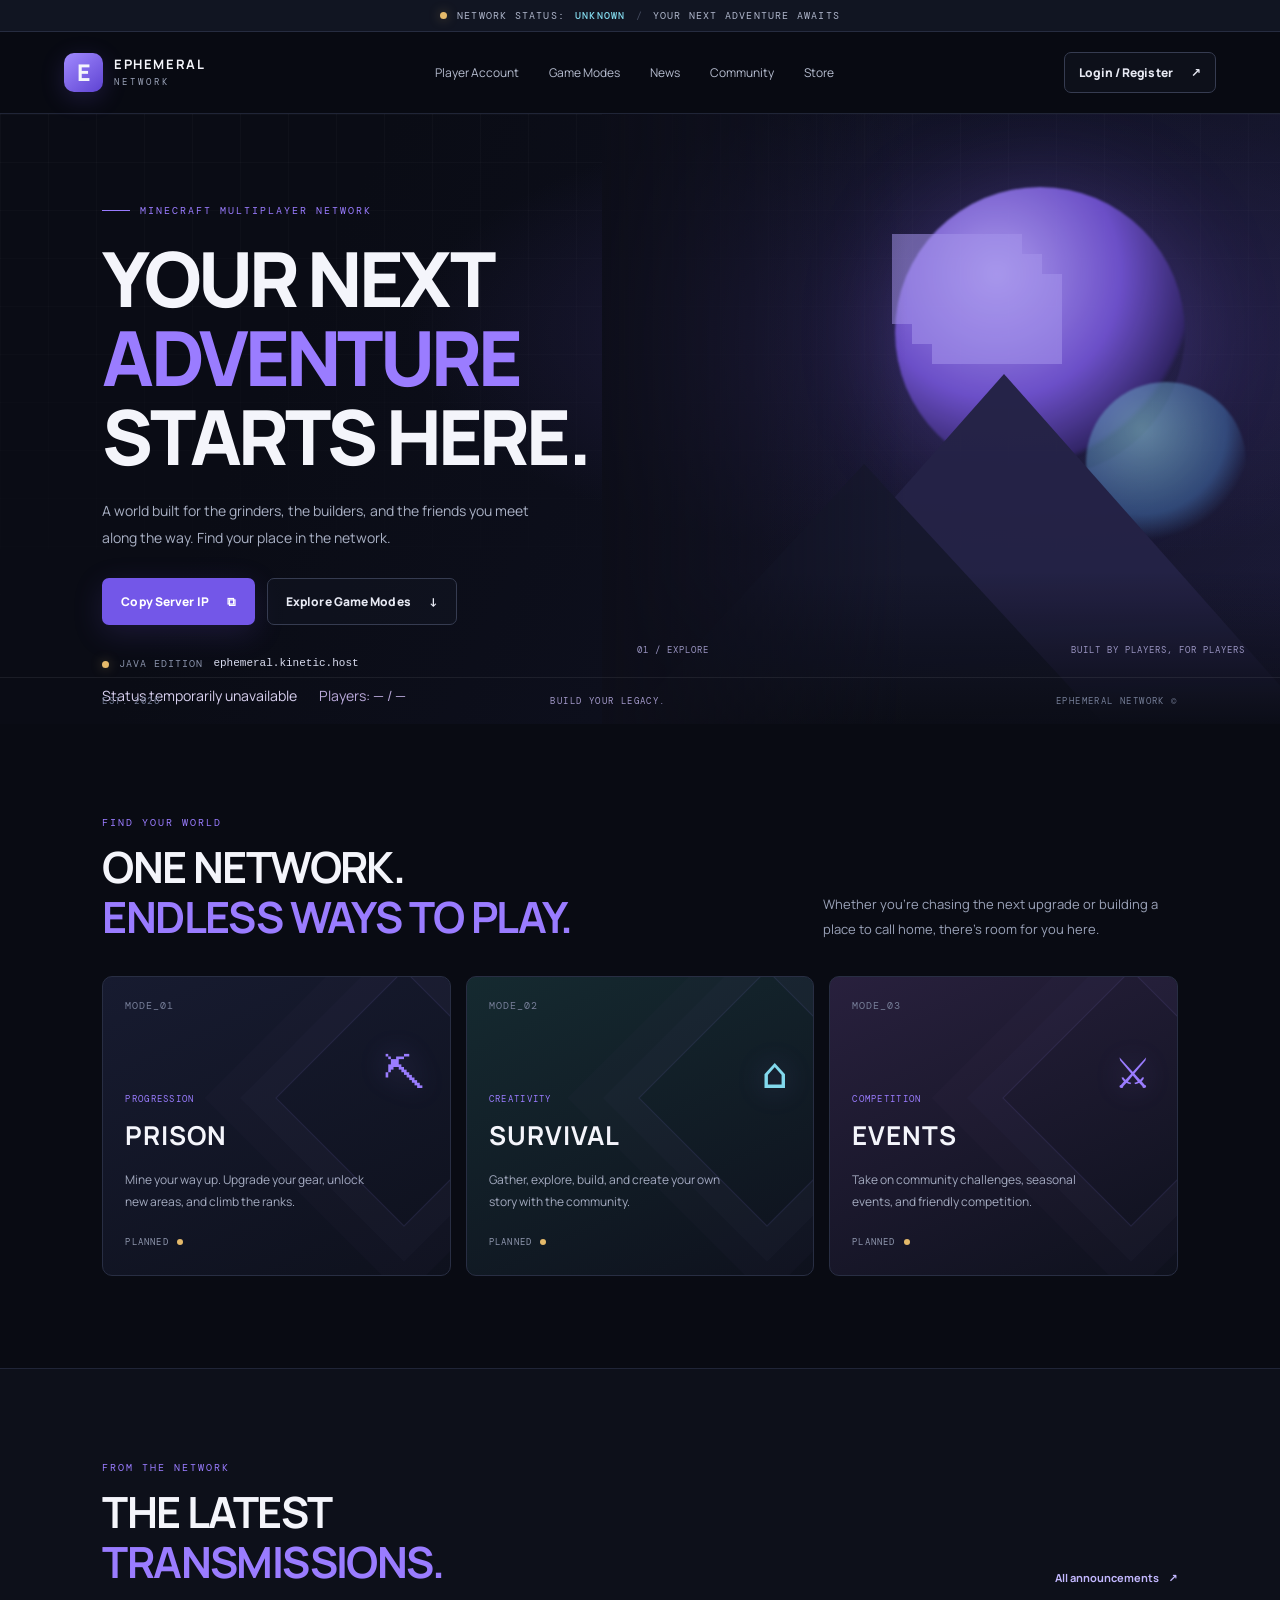
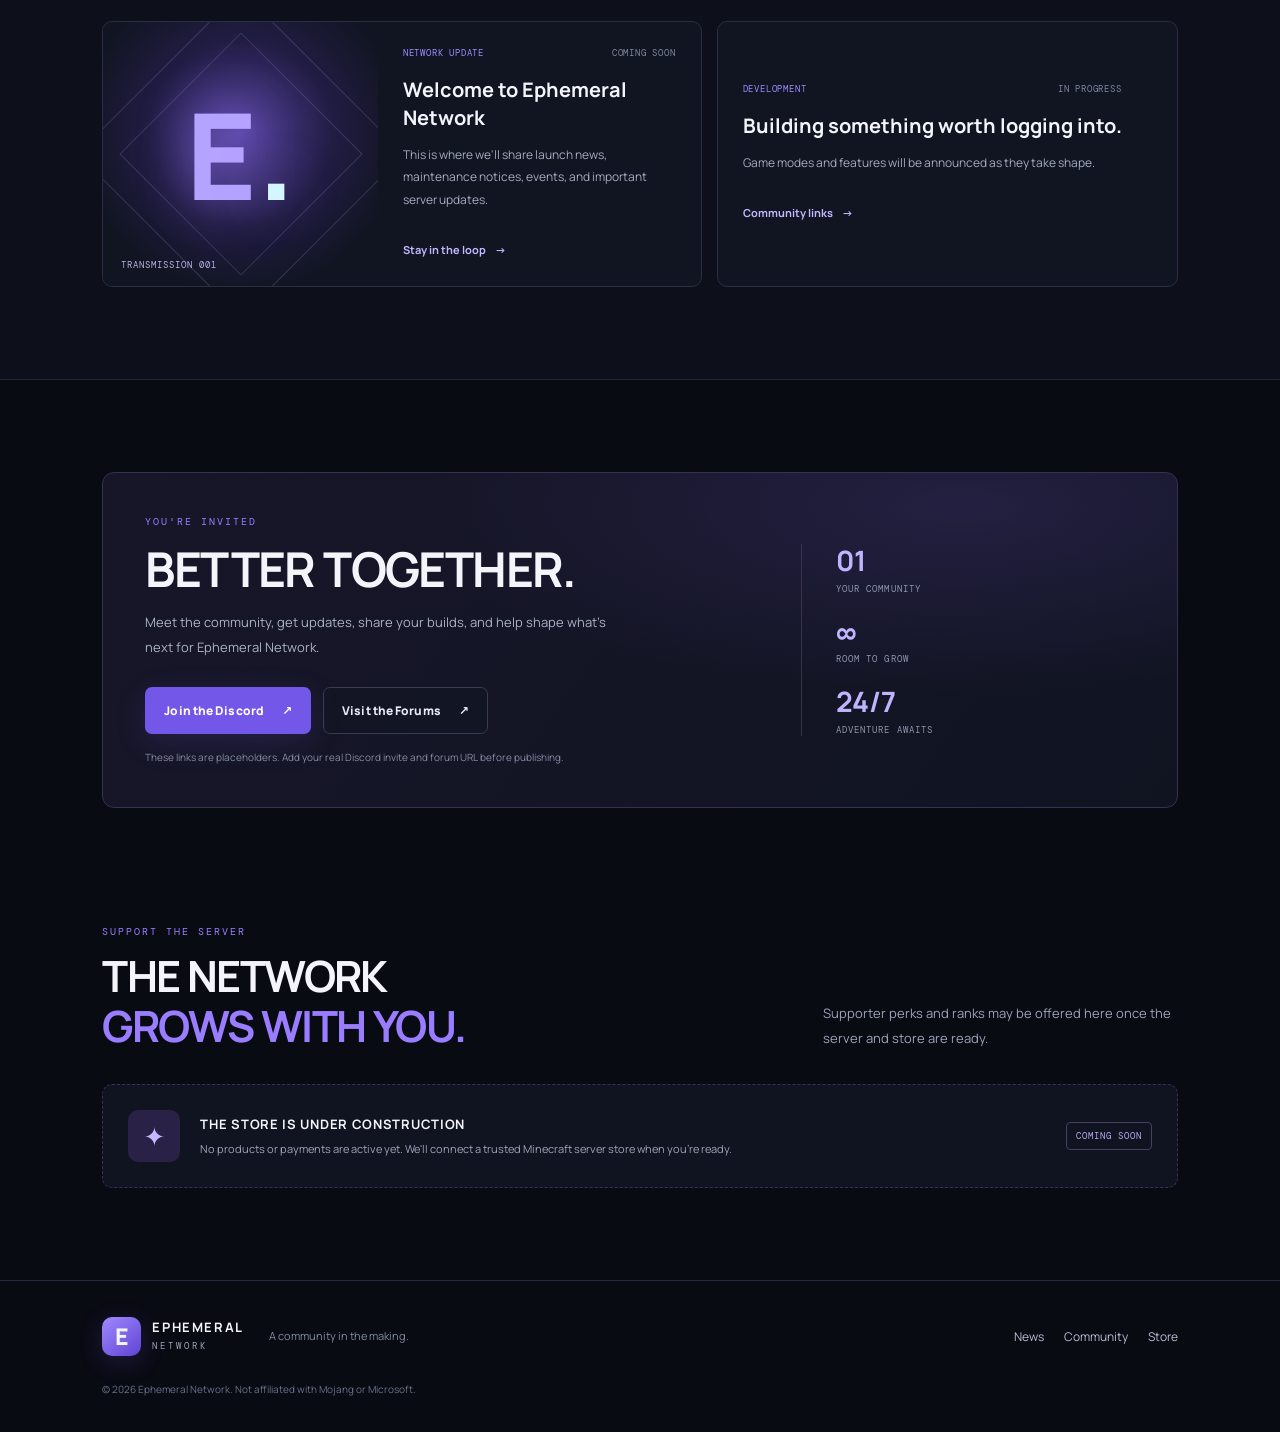
==== commit ce454ed1: "Add files via upload" ====
--- a/index.html
+++ b/index.html
@@ -17,9 +17,9 @@
     </a>
     <button class="menu-toggle" id="menuToggle" aria-label="Toggle navigation" aria-expanded="false">☰</button>
     <nav id="mainNav">
-      <a href="#modes">Game Modes</a><a href="#news">News</a><a href="#community">Community</a><a href="#store">Store</a>
+      <a href="account.html">Player Account</a><a href="#modes">Game Modes</a><a href="#news">News</a><a href="#community">Community</a><a href="#store">Store</a>
     </nav>
-    <a class="button button-small button-outline" href="#community">Join Us <span>↗</span></a>
+    <a class="button button-small button-outline" href="account.html">Login / Register <span>↗</span></a>
   </header>
 
   <main>
